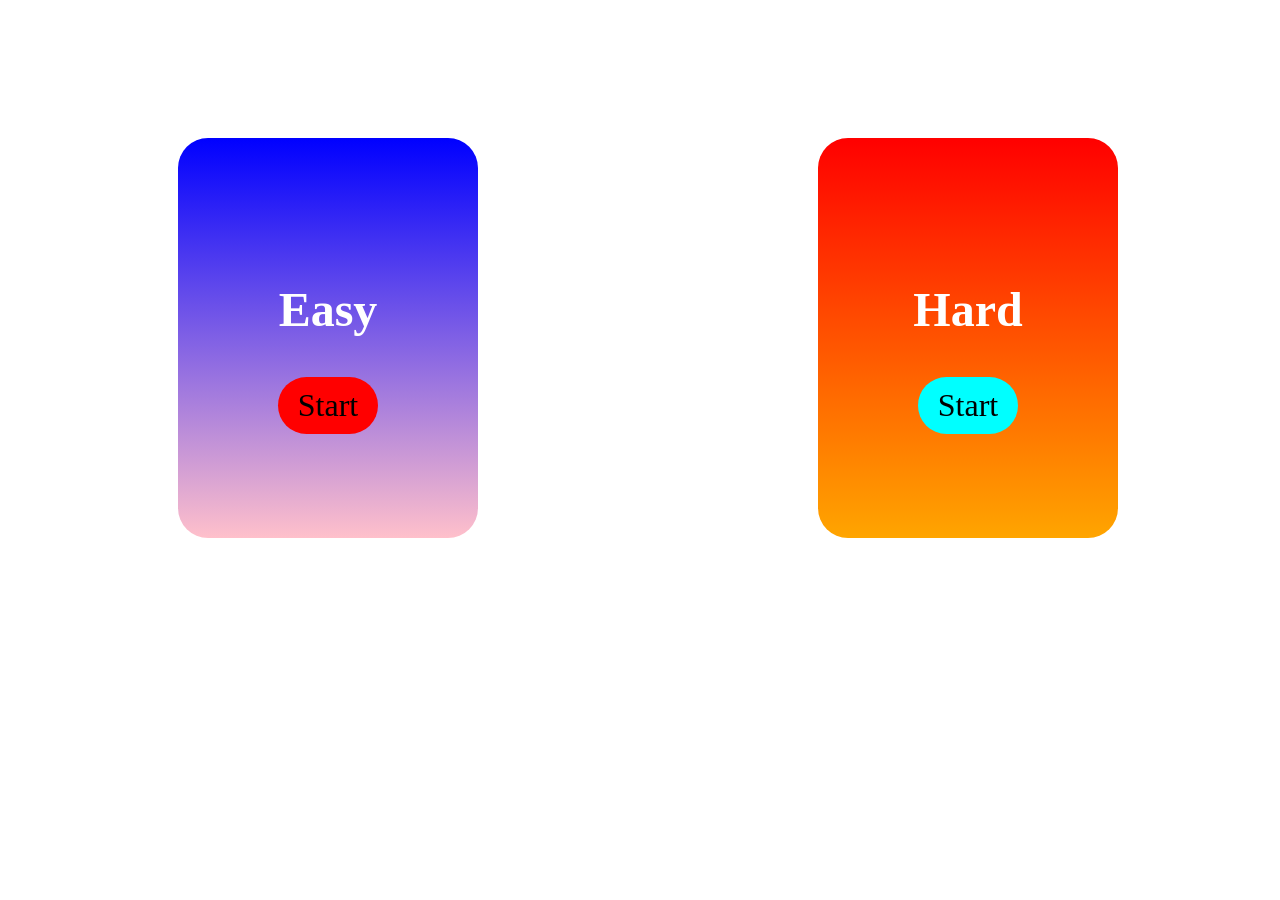
==== index.html @ 0603ae82 "update website" ====
<!DOCTYPE html>
<html lang="en">
<head>
    <meta charset="UTF-8">
    <meta name="viewport" content="width=device-width, initial-scale=1.0">
    <title>Ultimate Zone</title>
    <link rel="stylesheet" href="./style.css">
    <meta name="google-site-verification" content="UhRqJBiH0xNMRaKOjwVQEhU7EUfueTrgzWJThFQO6c" />
    <meta name="viewport" content="width=device-width, initial-scale=1.0">
</head>
<body>
<div class="div1">
<h1>WElCOME TO THE ULTIMATE ZONE</h1>
<p>BUCKLE UP PLAYER-ONE</p> 
</div>


<div class="container">

    <div class="box easy">
        <h2>Easy</h2>
        <a href="./game1.html">Start</a>
    </div>


    <div class="box hard">
        <h2>Hard</h2>
        <a href="./game2.html">Start</a>
    </div>
</div>

<div class="text">
    <h1>Choose Difficulty</h1>
</div>

<body class="bg1">
    
</body>





















</body>
</html>
---- style.css ----
body{
    color: #fff;
}
.div1{
    display: flex;
    align-items: center;
    flex-direction: column;
    justify-content: center;
    width: 100vw;
}

.container{
    display: flex;
    align-items: center;
    justify-content: space-around;
    width: 100vw;
}

.box{
    width: 300px;
    height: 400px;
    display: flex;
    flex-direction: column;
    justify-content: center;
    align-items: center;
    border-radius: 30px;
    font-size: 2em;
}

.box a{
    text-decoration: none;
    color: black;
    padding: 10px 20px;
    border-radius: 30px;
}

.hard a {
    background: aqua;
}
.easy a {
    background: red;
}

.easy{
    background: linear-gradient(blue, pink);

}

.hard{
    background: linear-gradient(red, orange);
}

.text{
    display: flex;
    align-items: center;
    flex-direction: column;
    justify-content: center;
    width: 100vw;
}

.bg1{
    background: url("https://images.pexels.com/photos/5883539/pexels-photo-5883539.jpeg");
    width: 100%;
    height: 100%;
    background-repeat: no-repeat;
    background-size: cover;
}








        /* Mobile */
        @media (max-width: 768px) {
            nav {
                flex-direction: column;
                gap: 10px;
            }
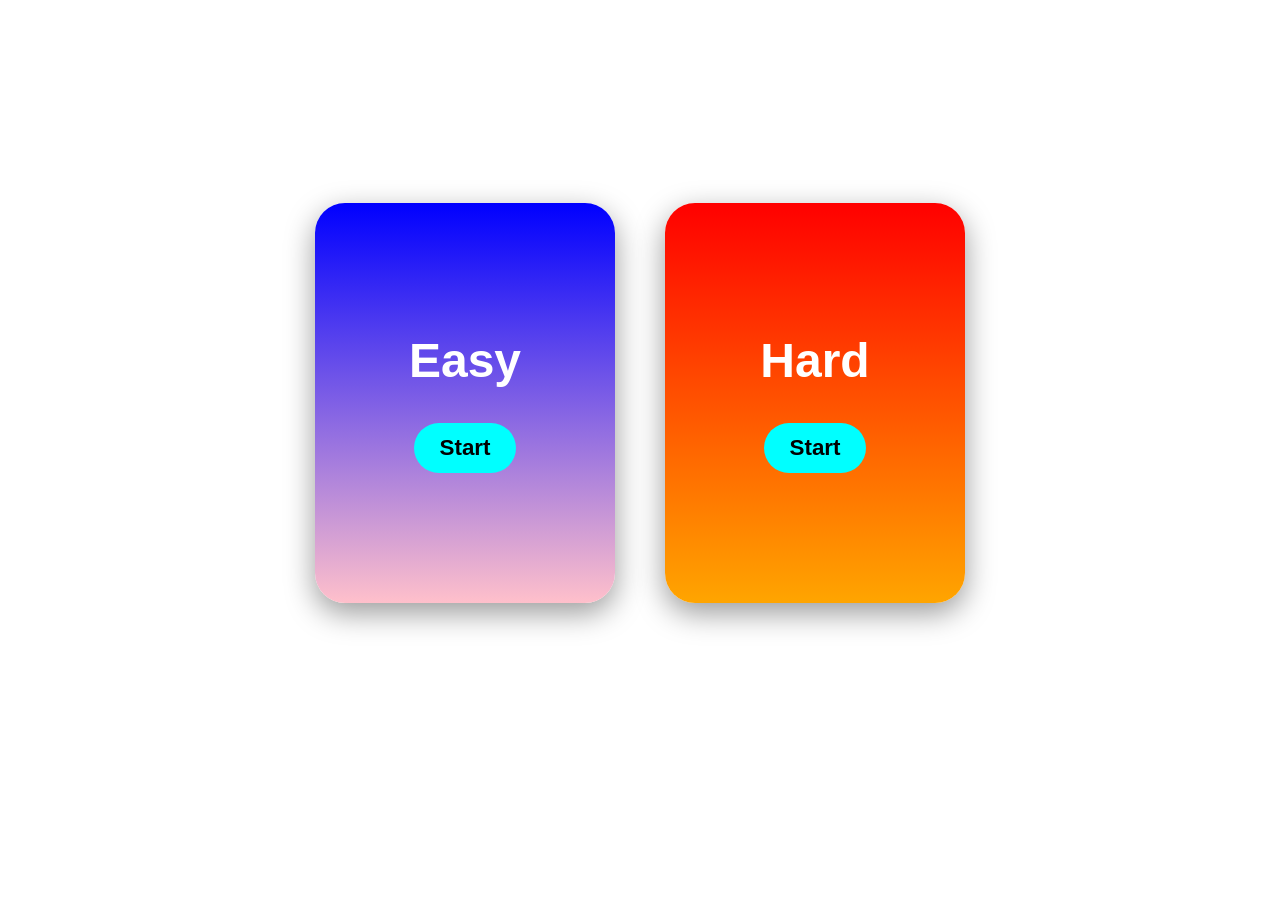
==== commit ce6cc679: "update website" ====
--- a/index.html
+++ b/index.html
@@ -1,61 +1,67 @@
 <!DOCTYPE html>
 <html lang="en">
+
 <head>
     <meta charset="UTF-8">
+
     <meta name="viewport" content="width=device-width, initial-scale=1.0">
+
     <title>Ultimate Zone</title>
+
     <link rel="stylesheet" href="./style.css">
-    <meta name="google-site-verification" content="UhRqJBiH0xNMRaKOjwVQEhU7EUfueTrgzWJThFQO6c" />
-    <meta name="viewport" content="width=device-width, initial-scale=1.0">
+
+    <meta name="google-site-verification"
+        content="UhRqJBiH0xNMRaKOj-wVQEhU7EUfueTrgzWJThFQO6c">
+
+    <meta name="description"
+        content="Welcome to the Ultimate zone - Official Website">
+
+    <meta name="robots" content="index, follow">
 </head>
-<body>
-<div class="div1">
-<h1>WElCOME TO THE ULTIMATE ZONE</h1>
-<p>BUCKLE UP PLAYER-ONE</p> 
-</div>
 
+<body class="bg1">
 
-<div class="container">
+    <div class="div1">
 
-    <div class="box easy">
-        <h2>Easy</h2>
-        <a href="./game1.html">Start</a>
+        <h1>WELCOME TO THE ULTIMATE ZONE</h1>
+
+        <p>BUCKLE UP PLAYER-ONE</p>
+
     </div>
 
 
-    <div class="box hard">
-        <h2>Hard</h2>
-        <a href="./game2.html">Start</a>
+    <div class="container">
+
+        <div class="box easy">
+
+            <h2>Easy</h2>
+
+            <a href="./game1.html">
+                Start
+            </a>
+
+        </div>
+
+
+        <div class="box hard">
+
+            <h2>Hard</h2>
+
+            <a href="./game2.html">
+                Start
+            </a>
+
+        </div>
+
     </div>
-</div>
 
-<div class="text">
-    <h1>Choose Difficulty</h1>
-</div>
 
-<body class="bg1">
-    
+    <div class="text">
+
+        <h1>Choose Difficulty</h1>
+
+    </div>
+
 </body>
 
-
-
-
-
-
-
-
-
-
-
-
-
-
-
-
-
-
-
-
-
-</body>
 </html>
--- a/style.css
+++ b/style.css
@@ -1,81 +1,334 @@
-body{
-    color: #fff;
-}
-.div1{
+/* =========================
+   RESET
+========================= */
+
+* {
+    box-sizing: border-box;
+    margin: 0;
+    padding: 0;
+}
+
+html {
+    width: 100%;
+    min-height: 100%;
+    overflow-x: hidden;
+}
+
+body {
+    width: 100%;
+    min-height: 100vh;
+
+    color: white;
+
+    font-family: Arial, sans-serif;
+
+    overflow-x: hidden;
+}
+
+
+/* =========================
+   BACKGROUND
+========================= */
+
+.bg1 {
+    min-height: 100vh;
+
+    background-image: url("https://images.pexels.com/photos/5883539/pexels-photo-5883539.jpeg");
+
+    background-repeat: no-repeat;
+    background-position: center;
+    background-size: cover;
+
+    background-attachment: fixed;
+
+    padding: 40px 20px;
+}
+
+
+/* =========================
+   WELCOME TEXT
+========================= */
+
+.div1 {
+    width: 100%;
+
     display: flex;
+    flex-direction: column;
+
     align-items: center;
-    flex-direction: column;
     justify-content: center;
-    width: 100vw;
-}
-
-.container{
+
+    text-align: center;
+
+    gap: 15px;
+
+    margin-bottom: 50px;
+}
+
+.div1 h1 {
+    font-size: clamp(2rem, 6vw, 4rem);
+    line-height: 1.1;
+}
+
+.div1 p {
+    font-size: clamp(1rem, 3vw, 1.5rem);
+}
+
+
+/* =========================
+   DIFFICULTY CONTAINER
+========================= */
+
+.container {
+    width: 100%;
+
     display: flex;
+
     align-items: center;
-    justify-content: space-around;
-    width: 100vw;
-}
-
-.box{
+    justify-content: center;
+
+    gap: 50px;
+}
+
+
+/* =========================
+   BOXES
+========================= */
+
+.box {
     width: 300px;
     height: 400px;
+
     display: flex;
     flex-direction: column;
+
+    align-items: center;
     justify-content: center;
-    align-items: center;
+
+    gap: 35px;
+
     border-radius: 30px;
+
     font-size: 2em;
-}
-
-.box a{
-    text-decoration: none;
-    color: black;
-    padding: 10px 20px;
-    border-radius: 30px;
+
+    box-shadow:
+        0 10px 30px rgba(0, 0, 0, 0.4);
+
+    transition:
+        transform 0.2s ease,
+        box-shadow 0.2s ease;
+}
+
+
+/* =========================
+   BOX HOVER
+========================= */
+
+.box:hover {
+    transform: translateY(-8px);
+
+    box-shadow:
+        0 15px 40px rgba(0, 0, 0, 0.5);
+}
+
+
+/* =========================
+   EASY
+========================= */
+
+.easy {
+    background: linear-gradient(
+        blue,
+        pink
+    );
+}
+
+.easy a {
+    background: aqua;
+}
+
+
+/* =========================
+   HARD
+========================= */
+
+.hard {
+    background: linear-gradient(
+        red,
+        orange
+    );
 }
 
 .hard a {
     background: aqua;
 }
-.easy a {
-    background: red;
-}
-
-.easy{
-    background: linear-gradient(blue, pink);
-
-}
-
-.hard{
-    background: linear-gradient(red, orange);
-}
-
-.text{
+
+
+/* =========================
+   BUTTONS
+========================= */
+
+.box a {
+    display: inline-block;
+
+    text-decoration: none;
+
+    color: black;
+
+    padding: 12px 25px;
+
+    border-radius: 30px;
+
+    font-size: 0.7em;
+    font-weight: bold;
+
+    transition: transform 0.2s ease;
+}
+
+.box a:hover {
+    transform: scale(1.1);
+}
+
+
+/* =========================
+   CHOOSE DIFFICULTY
+========================= */
+
+.text {
+    width: 100%;
+
     display: flex;
+
     align-items: center;
-    flex-direction: column;
     justify-content: center;
-    width: 100vw;
-}
-
-.bg1{
-    background: url("https://images.pexels.com/photos/5883539/pexels-photo-5883539.jpeg");
-    width: 100%;
-    height: 100%;
-    background-repeat: no-repeat;
-    background-size: cover;
-}
-
-
-
-
-
-
-
-
-        /* Mobile */
-        @media (max-width: 768px) {
-            nav {
-                flex-direction: column;
-                gap: 10px;
-            }+
+    text-align: center;
+
+    margin-top: 50px;
+}
+
+.text h1 {
+    font-size: clamp(1.8rem, 5vw, 3rem);
+}
+
+
+/* =========================
+   TABLET
+========================= */
+
+@media screen and (max-width: 900px) {
+
+    .container {
+        gap: 25px;
+    }
+
+    .box {
+        width: 280px;
+        height: 350px;
+    }
+}
+
+
+/* =========================
+   MOBILE
+========================= */
+
+@media screen and (max-width: 600px) {
+
+    .bg1 {
+        min-height: 100vh;
+
+        padding: 30px 15px;
+
+        background-attachment: scroll;
+        background-position: center;
+        background-size: cover;
+    }
+
+
+    .div1 {
+        margin-bottom: 35px;
+    }
+
+
+    .div1 h1 {
+        font-size: 2rem;
+    }
+
+
+    .div1 p {
+        font-size: 1rem;
+    }
+
+
+    /* STACK THE BOXES */
+
+    .container {
+        width: 100%;
+
+        flex-direction: column;
+
+        gap: 25px;
+    }
+
+
+    /* MOBILE BOX */
+
+    .box {
+        width: min(90vw, 300px);
+
+        height: 280px;
+
+        font-size: 1.5em;
+
+        border-radius: 25px;
+    }
+
+
+    .box a {
+        padding: 12px 25px;
+    }
+
+
+    .text {
+        margin-top: 35px;
+    }
+
+
+    .text h1 {
+        font-size: 1.8rem;
+    }
+}
+
+
+/* =========================
+   SMALL PHONES
+========================= */
+
+@media screen and (max-width: 400px) {
+
+    .bg1 {
+        padding: 25px 10px;
+    }
+
+
+    .div1 h1 {
+        font-size: 1.7rem;
+    }
+
+
+    .div1 p {
+        font-size: 0.9rem;
+    }
+
+
+    .box {
+        width: 90vw;
+        height: 250px;
+    }
+
+
+    .text h1 {
+        font-size: 1.5rem;
+    }
+}
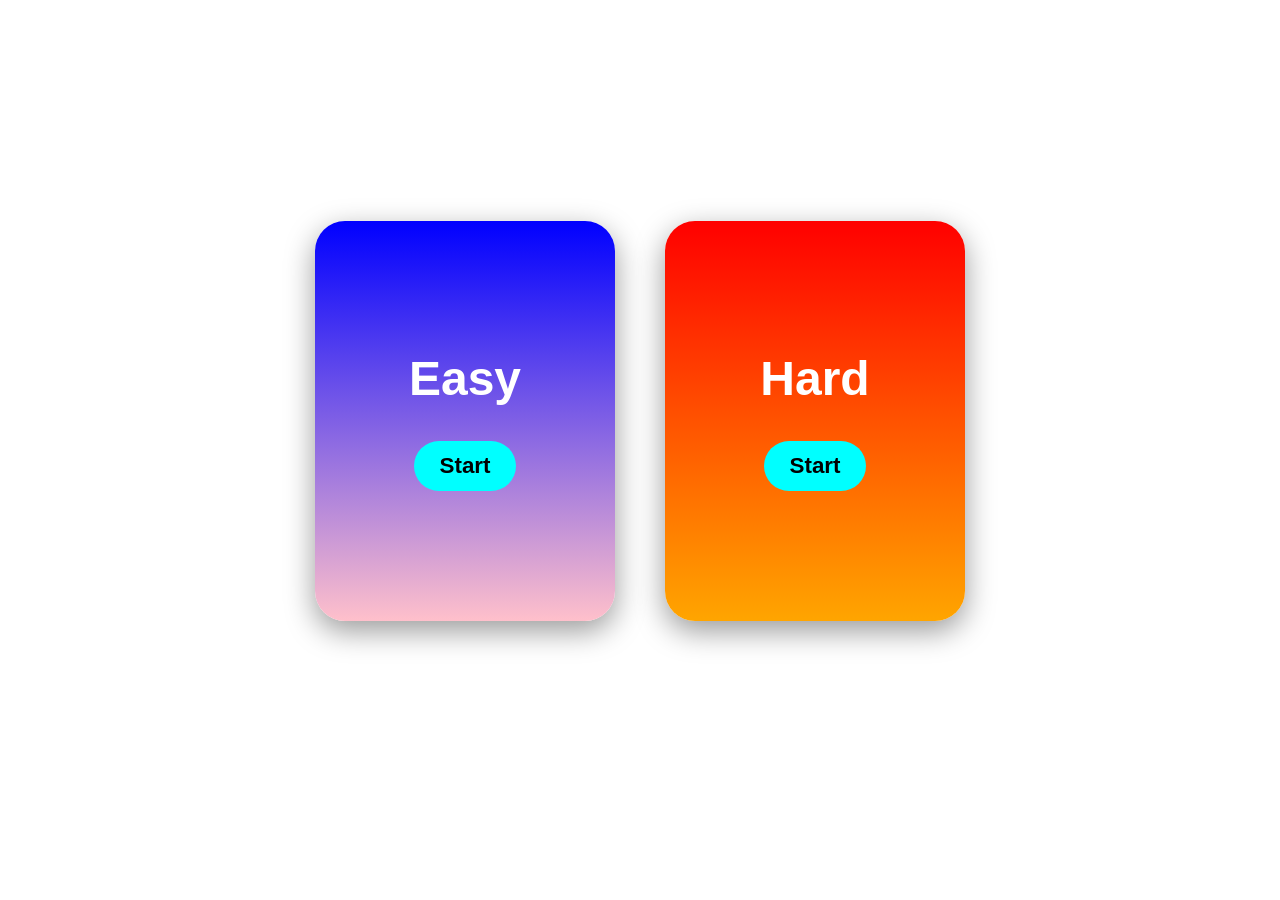
==== commit 3e4d1b2c: "update website" ====
--- a/index.html
+++ b/index.html
@@ -17,6 +17,15 @@
         content="Welcome to the Ultimate zone - Official Website">
 
     <meta name="robots" content="index, follow">
+    <!-- Google tag (gtag.js) -->
+    <script async src="https://www.googletagmanager.com/gtag/js?id=G-GPY6R4H0LZ"></script>
+    <script>
+      window.dataLayer = window.dataLayer || [];
+        function gtag(){dataLayer.push(arguments);}
+          gtag('js', new Date());
+          
+            gtag('config', 'G-GPY6R4H0LZ');
+            </script>-->
 </head>
 
 <body class="bg1">
